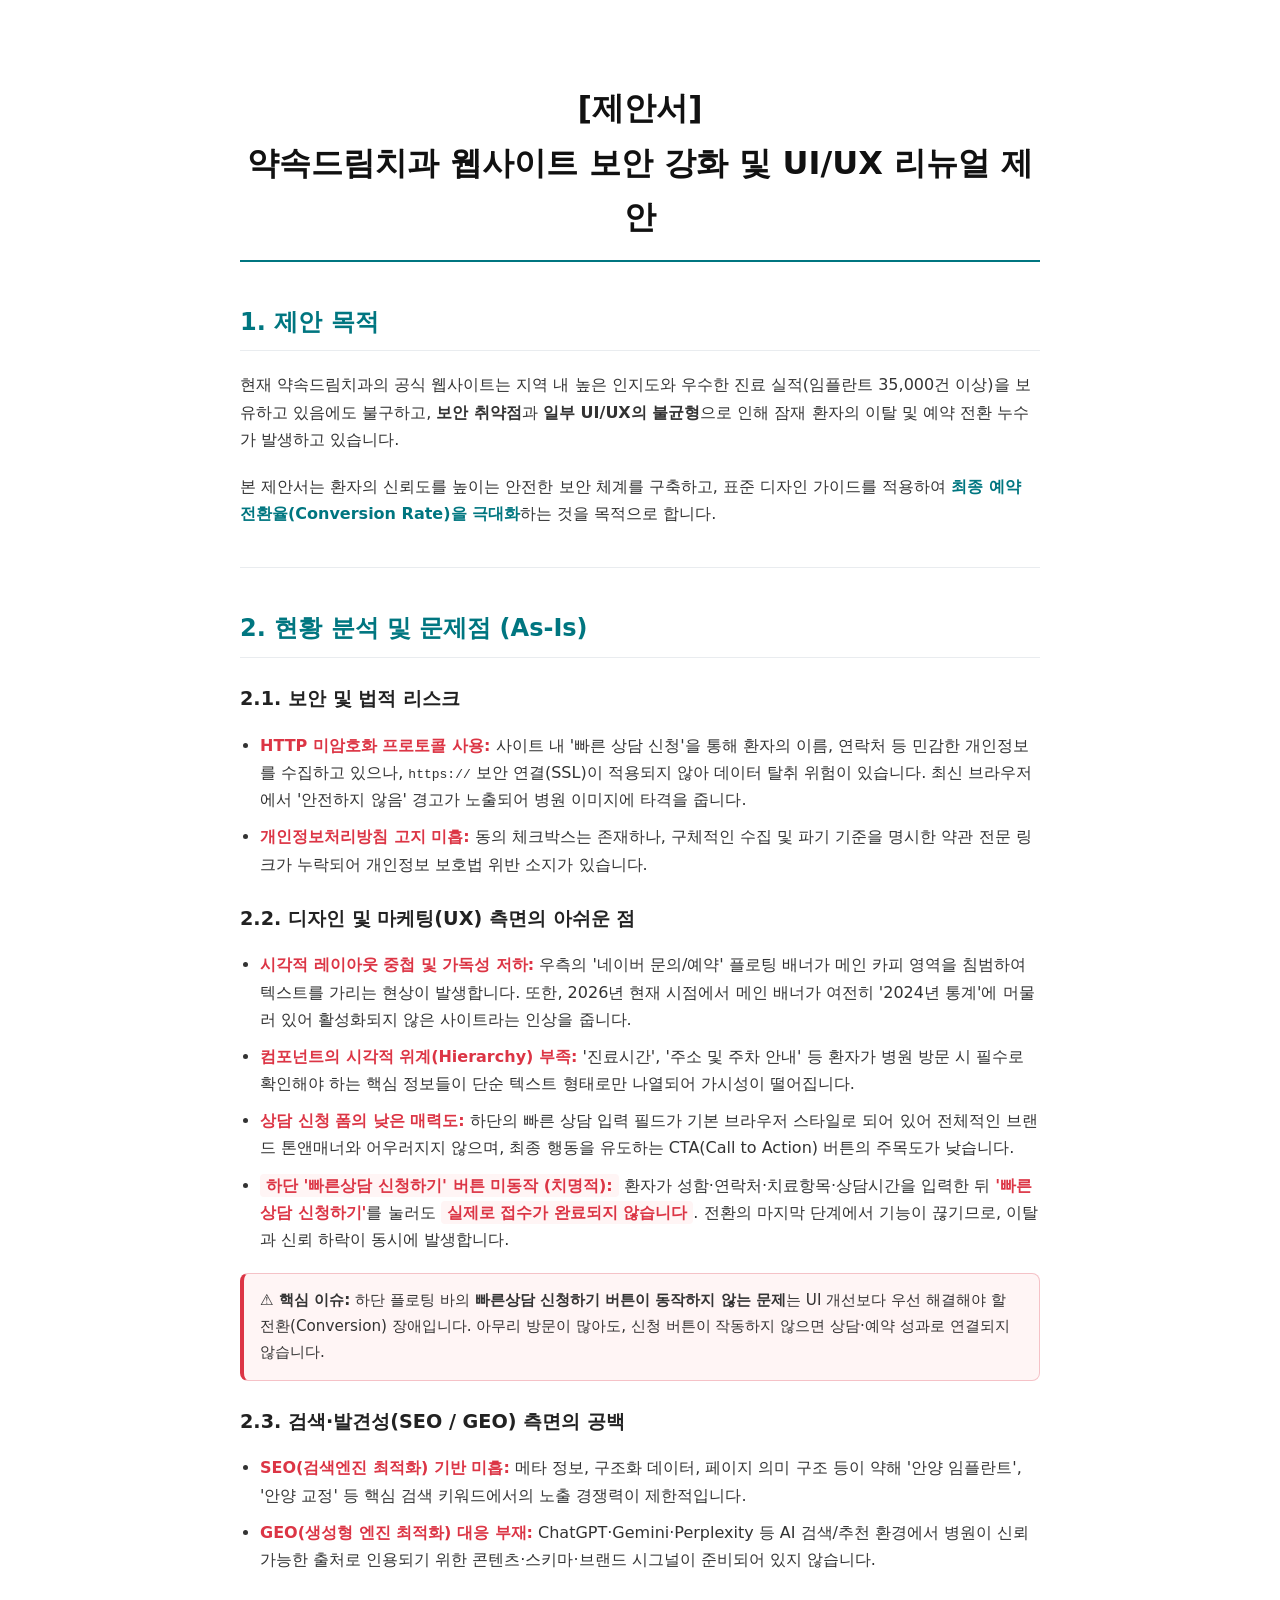
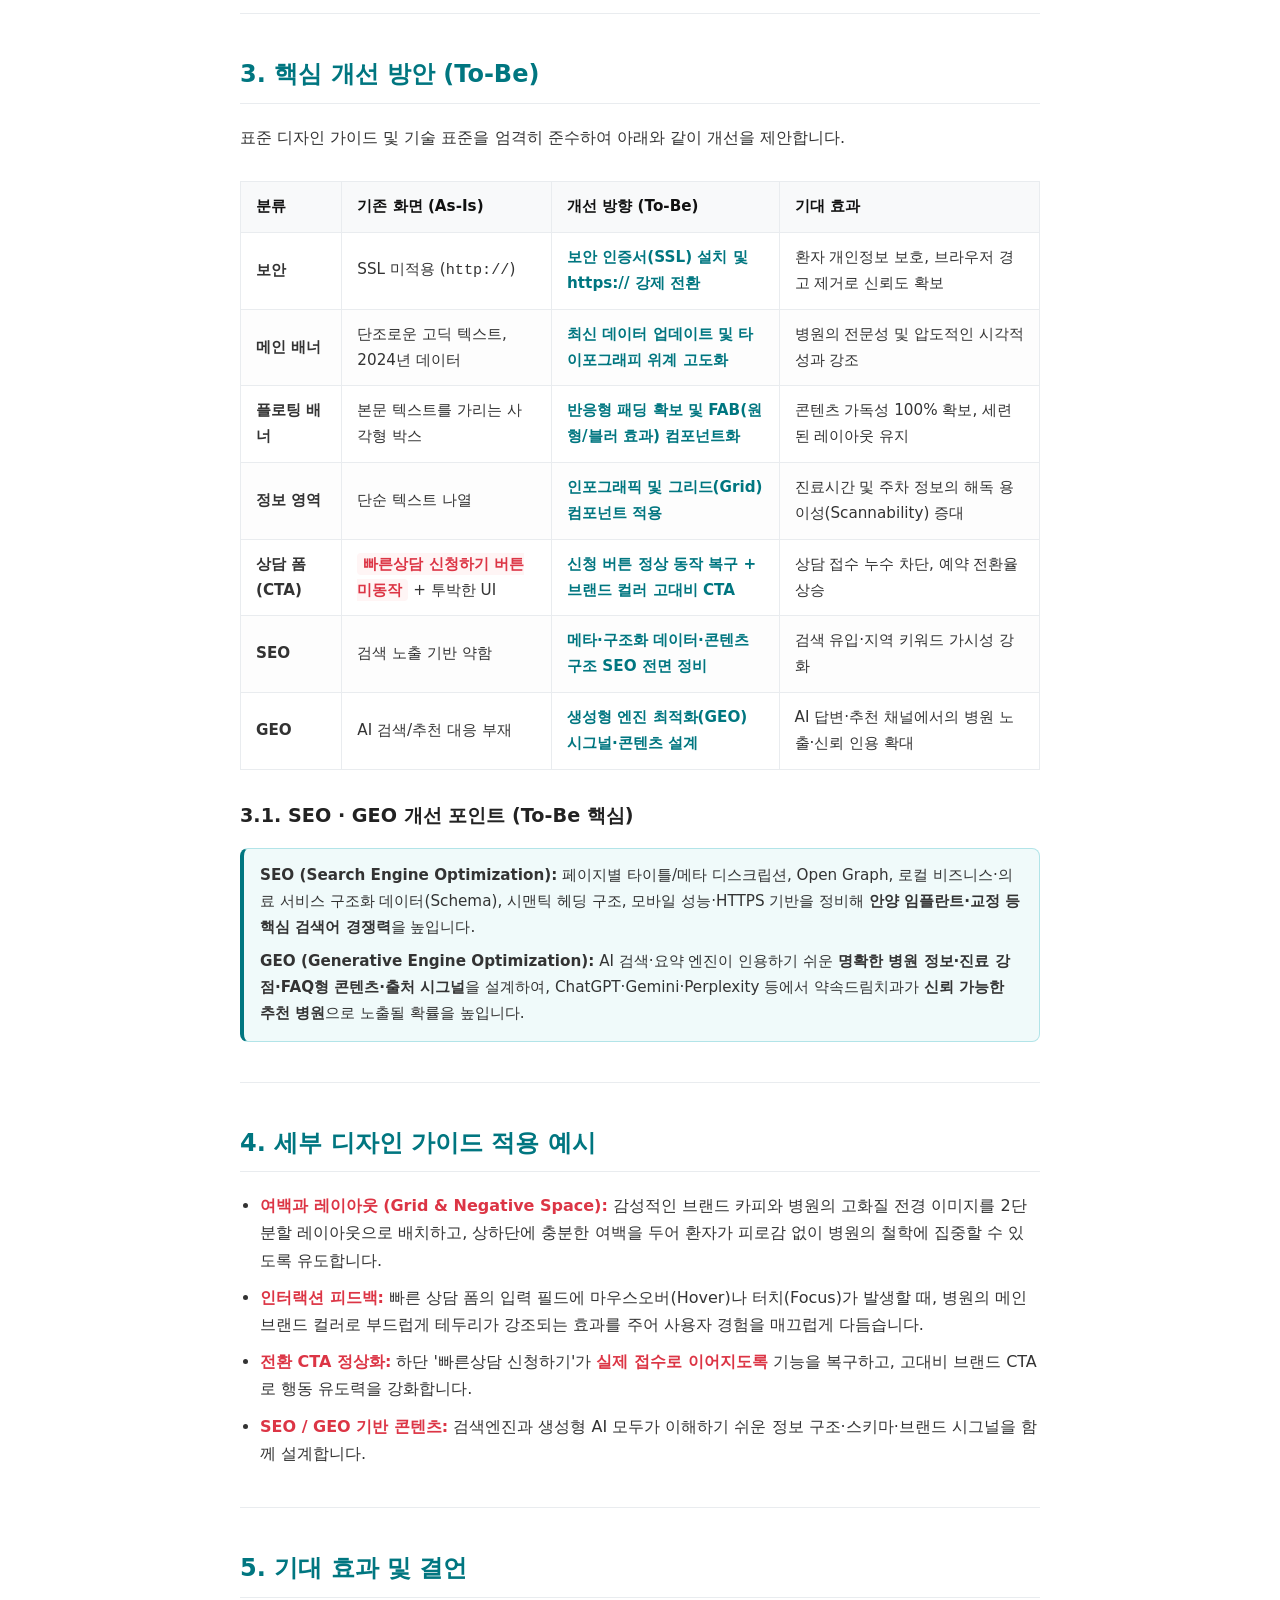
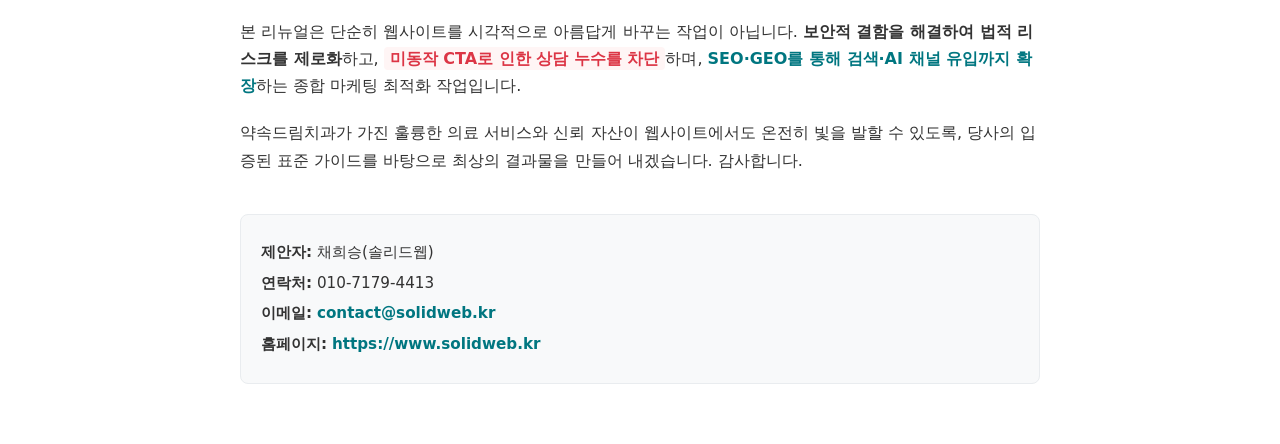
==== public/proposal-original.html @ 10a115d2 "Initial commit: 약속드림치과 리뉴얼 제안 데모 Co-authored-by: Cursor <cursoragent@cursor.com>" ====
<!DOCTYPE html>
<html lang="ko">
<head>
    <meta charset="UTF-8">
    <meta name="viewport" content="width=device-width, initial-scale=1.0">
    <title>[제안서] 약속드림치과 웹사이트 보안 강화 및 UI/UX 리뉴얼 제안</title>
    <style>
        :root {
            --primary-color: #007680; /* 병원 브랜드 메인 컬러 예시 */
            --text-color: #333333;
            --bg-color: #ffffff;
            --accent-bg: #f8f9fa;
            --border-color: #e9ecef;
            --warning-color: #dc3545;
        }

        body {
            font-family: 'Pretendard', -apple-system, BlinkMacSystemFont, system-ui, Roboto, sans-serif;
            line-height: 1.7;
            color: var(--text-color);
            background-color: var(--bg-color);
            margin: 0;
            padding: 40px 20px;
        }

        .container {
            max-width: 800px;
            margin: 0 auto;
            padding: 20px;
        }

        h1 {
            font-size: 2rem;
            color: #111;
            border-bottom: 2px solid var(--primary-color);
            padding-bottom: 15px;
            margin-bottom: 40px;
            text-align: center;
        }

        h2 {
            font-size: 1.5rem;
            color: var(--primary-color);
            margin-top: 40px;
            margin-bottom: 20px;
            border-bottom: 1px solid var(--border-color);
            padding-bottom: 8px;
        }

        h3 {
            font-size: 1.2rem;
            color: #222;
            margin-top: 25px;
            margin-bottom: 15px;
        }

        p, ul, table {
            margin-bottom: 20px;
        }

        ul {
            padding-left: 20px;
        }

        li {
            margin-bottom: 10px;
        }

        li strong {
            color: var(--warning-color);
        }

        hr {
            border: 0;
            height: 1px;
            background: var(--border-color);
            margin: 40px 0;
        }

        /* 테이블 표준 가이드 스타일 */
        table {
            width: 100%;
            border-collapse: collapse;
            margin: 30px 0;
            font-size: 0.95rem;
        }

        th, td {
            border: 1px solid var(--border-color);
            padding: 12px 15px;
            text-align: left;
        }

        th {
            background-color: var(--accent-bg);
            color: #111;
            font-weight: 600;
        }

        tr:nth-child(even) {
            background-color: #fdfdfd;
        }

        /* 강조 텍스트 */
        .highlight {
            font-weight: bold;
            color: var(--primary-color);
        }

        .critical {
            font-weight: 700;
            color: var(--warning-color);
            background: #fff5f5;
            padding: 2px 6px;
            border-radius: 4px;
        }

        .callout-danger {
            background: #fff5f5;
            border: 1px solid #f5c2c7;
            border-left: 4px solid var(--warning-color);
            padding: 14px 16px;
            border-radius: 8px;
            margin: 16px 0 24px;
        }

        .callout-danger p {
            margin: 0;
            font-size: 0.95rem;
        }

        .callout-success {
            background: #f0fafa;
            border: 1px solid #b2e4e8;
            border-left: 4px solid var(--primary-color);
            padding: 14px 16px;
            border-radius: 8px;
            margin: 16px 0 24px;
        }

        .callout-success p {
            margin: 0 0 8px;
            font-size: 0.95rem;
        }

        .callout-success p:last-child {
            margin-bottom: 0;
        }

        /* 하단 정보 스타일 */
        .footer-info {
            background-color: var(--accent-bg);
            padding: 20px;
            border-radius: 8px;
            border: 1px solid var(--border-color);
            margin-top: 40px;
        }

        .footer-info p {
            margin: 5px 0;
            font-size: 0.95rem;
        }

        .footer-info a {
            color: var(--primary-color);
            text-decoration: none;
            font-weight: 600;
        }

        .footer-info a:hover {
            text-decoration: underline;
        }
    </style>
</head>
<body>

<div class="container">

    <h1>[제안서]<br>약속드림치과 웹사이트 보안 강화 및 UI/UX 리뉴얼 제안</h1>

    <h2>1. 제안 목적</h2>
    <p>현재 약속드림치과의 공식 웹사이트는 지역 내 높은 인지도와 우수한 진료 실적(임플란트 35,000건 이상)을 보유하고 있음에도 불구하고, <strong>보안 취약점</strong>과 <strong>일부 UI/UX의 불균형</strong>으로 인해 잠재 환자의 이탈 및 예약 전환 누수가 발생하고 있습니다.</p>
    <p>본 제안서는 환자의 신뢰도를 높이는 안전한 보안 체계를 구축하고, 표준 디자인 가이드를 적용하여 <span class="highlight">최종 예약 전환율(Conversion Rate)을 극대화</span>하는 것을 목적으로 합니다.</p>

    <hr>

    <h2>2. 현황 분석 및 문제점 (As-Is)</h2>

    <h3>2.1. 보안 및 법적 리스크</h3>
    <ul>
        <li><strong>HTTP 미암호화 프로토콜 사용:</strong> 사이트 내 '빠른 상담 신청'을 통해 환자의 이름, 연락처 등 민감한 개인정보를 수집하고 있으나, <code>https://</code> 보안 연결(SSL)이 적용되지 않아 데이터 탈취 위험이 있습니다. 최신 브라우저에서 '안전하지 않음' 경고가 노출되어 병원 이미지에 타격을 줍니다.</li>
        <li><strong>개인정보처리방침 고지 미흡:</strong> 동의 체크박스는 존재하나, 구체적인 수집 및 파기 기준을 명시한 약관 전문 링크가 누락되어 개인정보 보호법 위반 소지가 있습니다.</li>
    </ul>

    <h3>2.2. 디자인 및 마케팅(UX) 측면의 아쉬운 점</h3>
    <ul>
        <li><strong>시각적 레이아웃 중첩 및 가독성 저하:</strong> 우측의 '네이버 문의/예약' 플로팅 배너가 메인 카피 영역을 침범하여 텍스트를 가리는 현상이 발생합니다. 또한, 2026년 현재 시점에서 메인 배너가 여전히 '2024년 통계'에 머물러 있어 활성화되지 않은 사이트라는 인상을 줍니다.</li>
        <li><strong>컴포넌트의 시각적 위계(Hierarchy) 부족:</strong> '진료시간', '주소 및 주차 안내' 등 환자가 병원 방문 시 필수로 확인해야 하는 핵심 정보들이 단순 텍스트 형태로만 나열되어 가시성이 떨어집니다.</li>
        <li><strong>상담 신청 폼의 낮은 매력도:</strong> 하단의 빠른 상담 입력 필드가 기본 브라우저 스타일로 되어 있어 전체적인 브랜드 톤앤매너와 어우러지지 않으며, 최종 행동을 유도하는 CTA(Call to Action) 버튼의 주목도가 낮습니다.</li>
        <li><strong><span class="critical">하단 '빠른상담 신청하기' 버튼 미동작 (치명적):</span></strong> 환자가 성함·연락처·치료항목·상담시간을 입력한 뒤 <strong>'빠른상담 신청하기'</strong>를 눌러도 <span class="critical">실제로 접수가 완료되지 않습니다</span>. 전환의 마지막 단계에서 기능이 끊기므로, 이탈과 신뢰 하락이 동시에 발생합니다.</li>
    </ul>

    <div class="callout-danger">
        <p><strong>⚠ 핵심 이슈:</strong> 하단 플로팅 바의 <strong>빠른상담 신청하기 버튼이 동작하지 않는 문제</strong>는 UI 개선보다 우선 해결해야 할 전환(Conversion) 장애입니다. 아무리 방문이 많아도, 신청 버튼이 작동하지 않으면 상담·예약 성과로 연결되지 않습니다.</p>
    </div>

    <h3>2.3. 검색·발견성(SEO / GEO) 측면의 공백</h3>
    <ul>
        <li><strong>SEO(검색엔진 최적화) 기반 미흡:</strong> 메타 정보, 구조화 데이터, 페이지 의미 구조 등이 약해 '안양 임플란트', '안양 교정' 등 핵심 검색 키워드에서의 노출 경쟁력이 제한적입니다.</li>
        <li><strong>GEO(생성형 엔진 최적화) 대응 부재:</strong> ChatGPT·Gemini·Perplexity 등 AI 검색/추천 환경에서 병원이 신뢰 가능한 출처로 인용되기 위한 콘텐츠·스키마·브랜드 시그널이 준비되어 있지 않습니다.</li>
    </ul>

    <hr>

    <h2>3. 핵심 개선 방안 (To-Be)</h2>
    <p>표준 디자인 가이드 및 기술 표준을 엄격히 준수하여 아래와 같이 개선을 제안합니다.</p>

    <table>
        <thead>
            <tr>
                <th>분류</th>
                <th>기존 화면 (As-Is)</th>
                <th>개선 방향 (To-Be)</th>
                <th>기대 효과</th>
            </tr>
        </thead>
        <tbody>
            <tr>
                <td><strong>보안</strong></td>
                <td>SSL 미적용 (<code>http://</code>)</td>
                <td><span class="highlight">보안 인증서(SSL) 설치 및 https:// 강제 전환</span></td>
                <td>환자 개인정보 보호, 브라우저 경고 제거로 신뢰도 확보</td>
            </tr>
            <tr>
                <td><strong>메인 배너</strong></td>
                <td>단조로운 고딕 텍스트, 2024년 데이터</td>
                <td><span class="highlight">최신 데이터 업데이트 및 타이포그래피 위계 고도화</span></td>
                <td>병원의 전문성 및 압도적인 시각적 성과 강조</td>
            </tr>
            <tr>
                <td><strong>플로팅 배너</strong></td>
                <td>본문 텍스트를 가리는 사각형 박스</td>
                <td><span class="highlight">반응형 패딩 확보 및 FAB(원형/블러 효과) 컴포넌트화</span></td>
                <td>콘텐츠 가독성 100% 확보, 세련된 레이아웃 유지</td>
            </tr>
            <tr>
                <td><strong>정보 영역</strong></td>
                <td>단순 텍스트 나열</td>
                <td><span class="highlight">인포그래픽 및 그리드(Grid) 컴포넌트 적용</span></td>
                <td>진료시간 및 주차 정보의 해독 용이성(Scannability) 증대</td>
            </tr>
            <tr>
                <td><strong>상담 폼 (CTA)</strong></td>
                <td><span class="critical">빠른상담 신청하기 버튼 미동작</span> + 투박한 UI</td>
                <td><span class="highlight">신청 버튼 정상 동작 복구 + 브랜드 컬러 고대비 CTA</span></td>
                <td>상담 접수 누수 차단, 예약 전환율 상승</td>
            </tr>
            <tr>
                <td><strong>SEO</strong></td>
                <td>검색 노출 기반 약함</td>
                <td><span class="highlight">메타·구조화 데이터·콘텐츠 구조 SEO 전면 정비</span></td>
                <td>검색 유입·지역 키워드 가시성 강화</td>
            </tr>
            <tr>
                <td><strong>GEO</strong></td>
                <td>AI 검색/추천 대응 부재</td>
                <td><span class="highlight">생성형 엔진 최적화(GEO) 시그널·콘텐츠 설계</span></td>
                <td>AI 답변·추천 채널에서의 병원 노출·신뢰 인용 확대</td>
            </tr>
        </tbody>
    </table>

    <h3>3.1. SEO · GEO 개선 포인트 (To-Be 핵심)</h3>
    <div class="callout-success">
        <p><strong>SEO (Search Engine Optimization):</strong> 페이지별 타이틀/메타 디스크립션, Open Graph, 로컬 비즈니스·의료 서비스 구조화 데이터(Schema), 시맨틱 헤딩 구조, 모바일 성능·HTTPS 기반을 정비해 <strong>안양 임플란트·교정 등 핵심 검색어 경쟁력</strong>을 높입니다.</p>
        <p><strong>GEO (Generative Engine Optimization):</strong> AI 검색·요약 엔진이 인용하기 쉬운 <strong>명확한 병원 정보·진료 강점·FAQ형 콘텐츠·출처 시그널</strong>을 설계하여, ChatGPT·Gemini·Perplexity 등에서 약속드림치과가 <strong>신뢰 가능한 추천 병원</strong>으로 노출될 확률을 높입니다.</p>
    </div>

    <hr>

    <h2>4. 세부 디자인 가이드 적용 예시</h2>
    <ul>
        <li><strong>여백과 레이아웃 (Grid & Negative Space):</strong> 감성적인 브랜드 카피와 병원의 고화질 전경 이미지를 2단 분할 레이아웃으로 배치하고, 상하단에 충분한 여백을 두어 환자가 피로감 없이 병원의 철학에 집중할 수 있도록 유도합니다.</li>
        <li><strong>인터랙션 피드백:</strong> 빠른 상담 폼의 입력 필드에 마우스오버(Hover)나 터치(Focus)가 발생할 때, 병원의 메인 브랜드 컬러로 부드럽게 테두리가 강조되는 효과를 주어 사용자 경험을 매끄럽게 다듬습니다.</li>
        <li><strong>전환 CTA 정상화:</strong> 하단 '빠른상담 신청하기'가 <strong>실제 접수로 이어지도록</strong> 기능을 복구하고, 고대비 브랜드 CTA로 행동 유도력을 강화합니다.</li>
        <li><strong>SEO / GEO 기반 콘텐츠:</strong> 검색엔진과 생성형 AI 모두가 이해하기 쉬운 정보 구조·스키마·브랜드 시그널을 함께 설계합니다.</li>
    </ul>

    <hr>

    <h2>5. 기대 효과 및 결언</h2>
    <p>본 리뉴얼은 단순히 웹사이트를 시각적으로 아름답게 바꾸는 작업이 아닙니다. <strong>보안적 결함을 해결하여 법적 리스크를 제로화</strong>하고, <span class="critical">미동작 CTA로 인한 상담 누수를 차단</span>하며, <span class="highlight">SEO·GEO를 통해 검색·AI 채널 유입까지 확장</span>하는 종합 마케팅 최적화 작업입니다.</p>
    <p>약속드림치과가 가진 훌륭한 의료 서비스와 신뢰 자산이 웹사이트에서도 온전히 빛을 발할 수 있도록, 당사의 입증된 표준 가이드를 바탕으로 최상의 결과물을 만들어 내겠습니다. 감사합니다.</p>

    <div class="footer-info">
        <p><strong>제안자:</strong> 채희승(솔리드웹)</p>
        <p><strong>연락처:</strong> 010-7179-4413</p>
        <p><strong>이메일:</strong> <a href="mailto:contact@solidweb.kr">contact@solidweb.kr</a></p>
        <p><strong>홈페이지:</strong> <a href="https://www.solidweb.kr" target="_blank" rel="noopener noreferrer">https://www.solidweb.kr</a></p>
    </div>

</div>

</body>
</html>
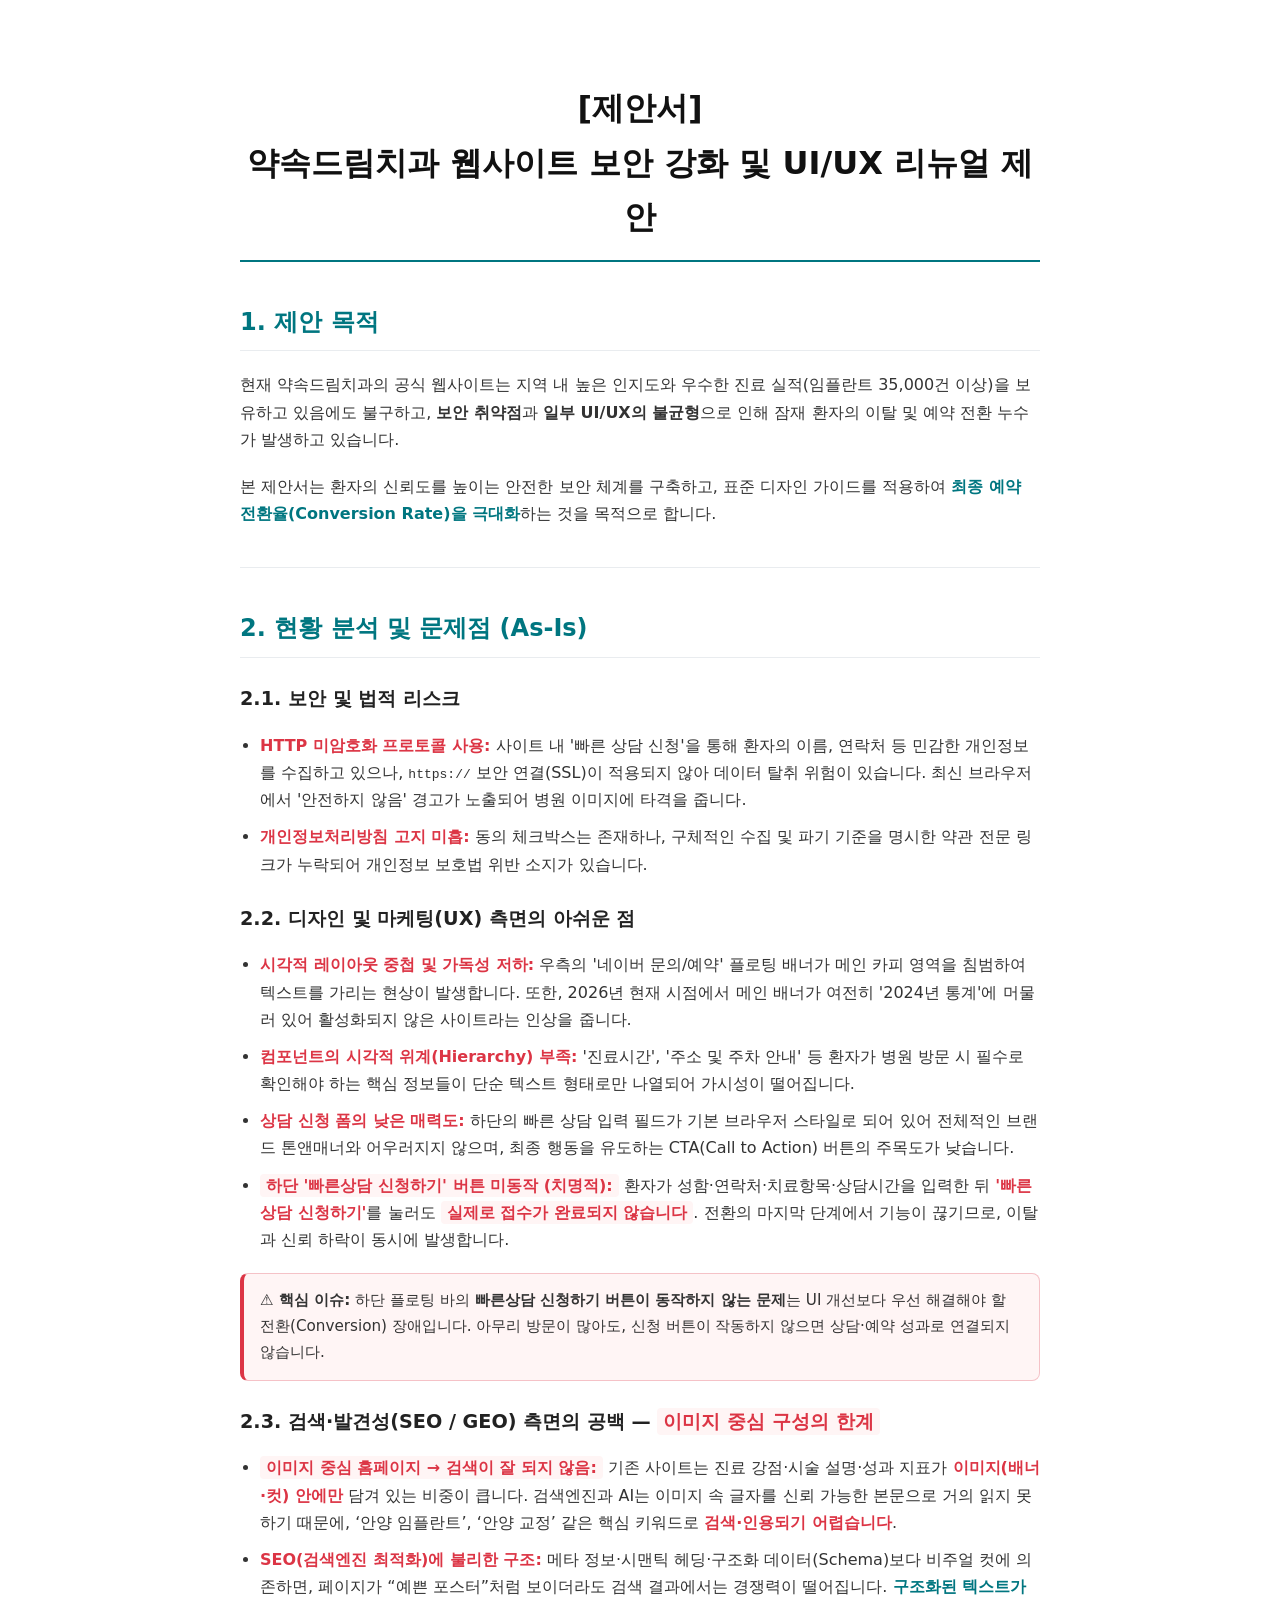
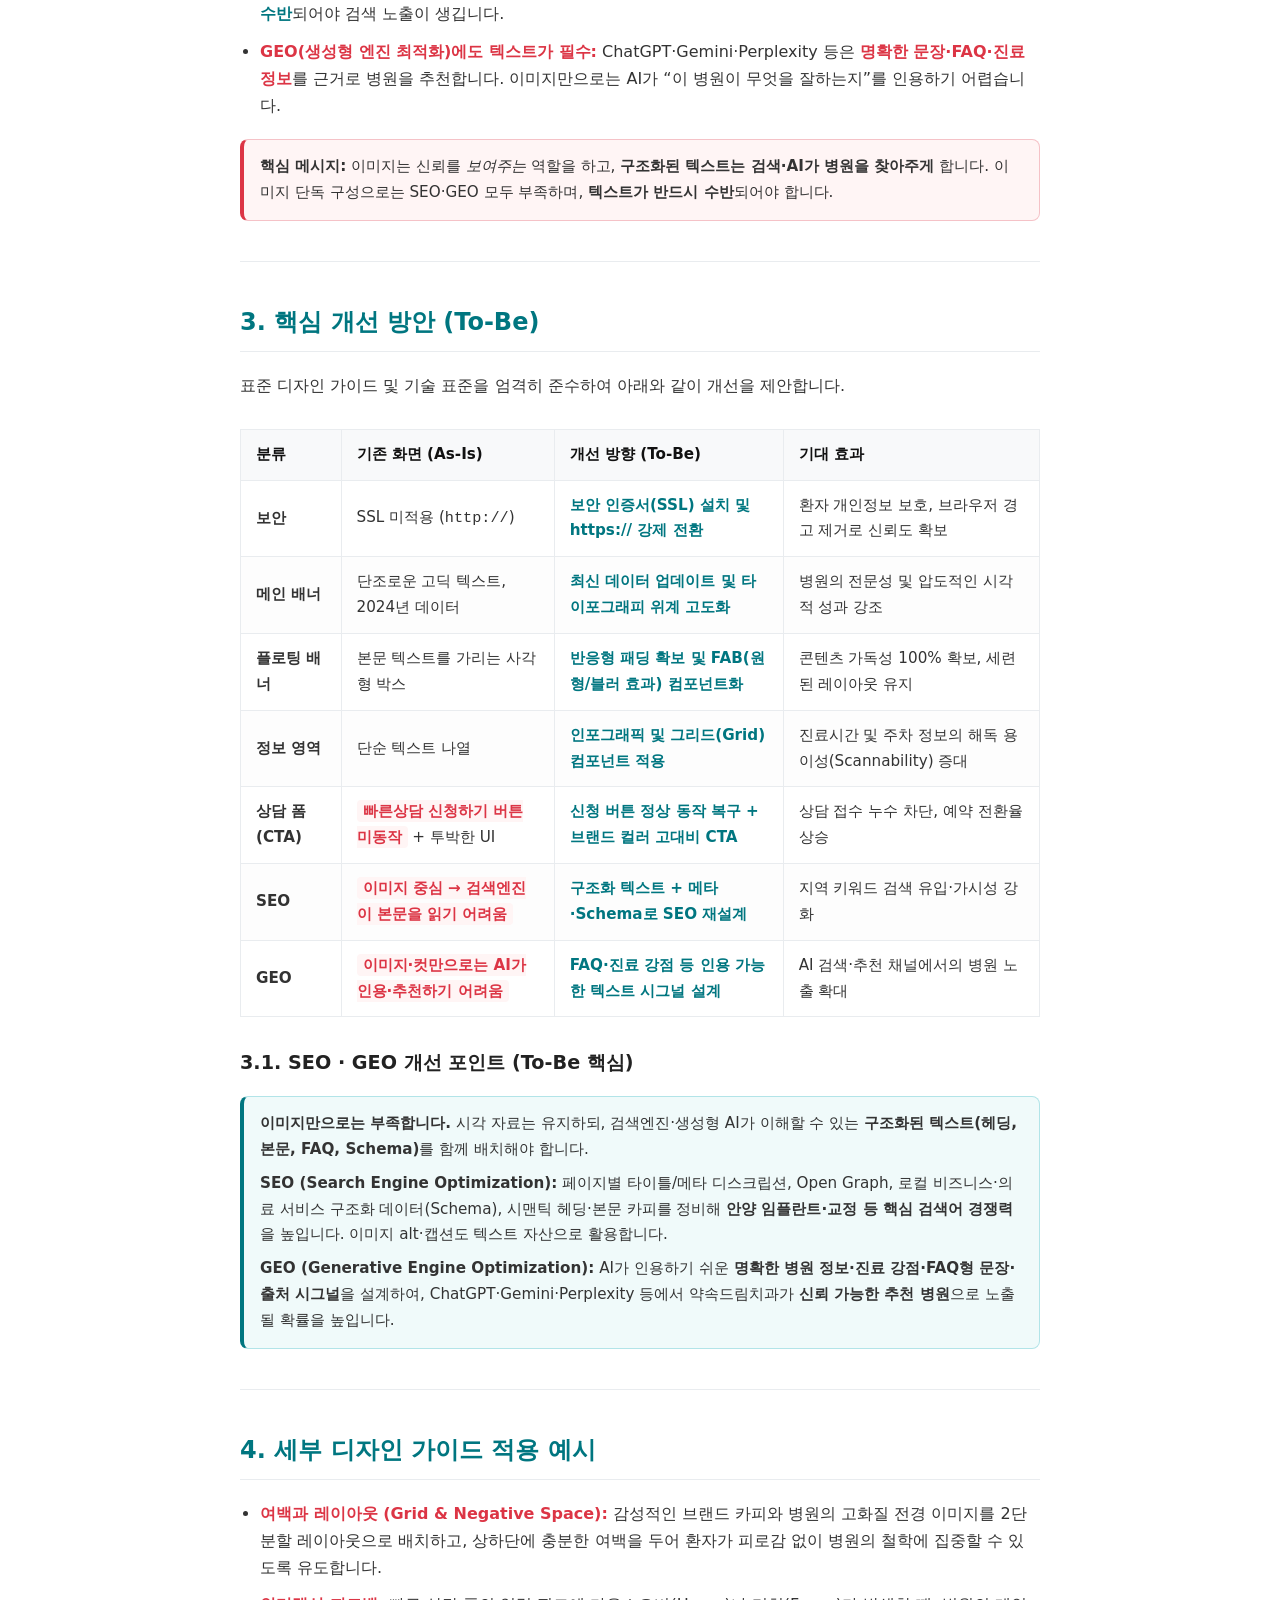
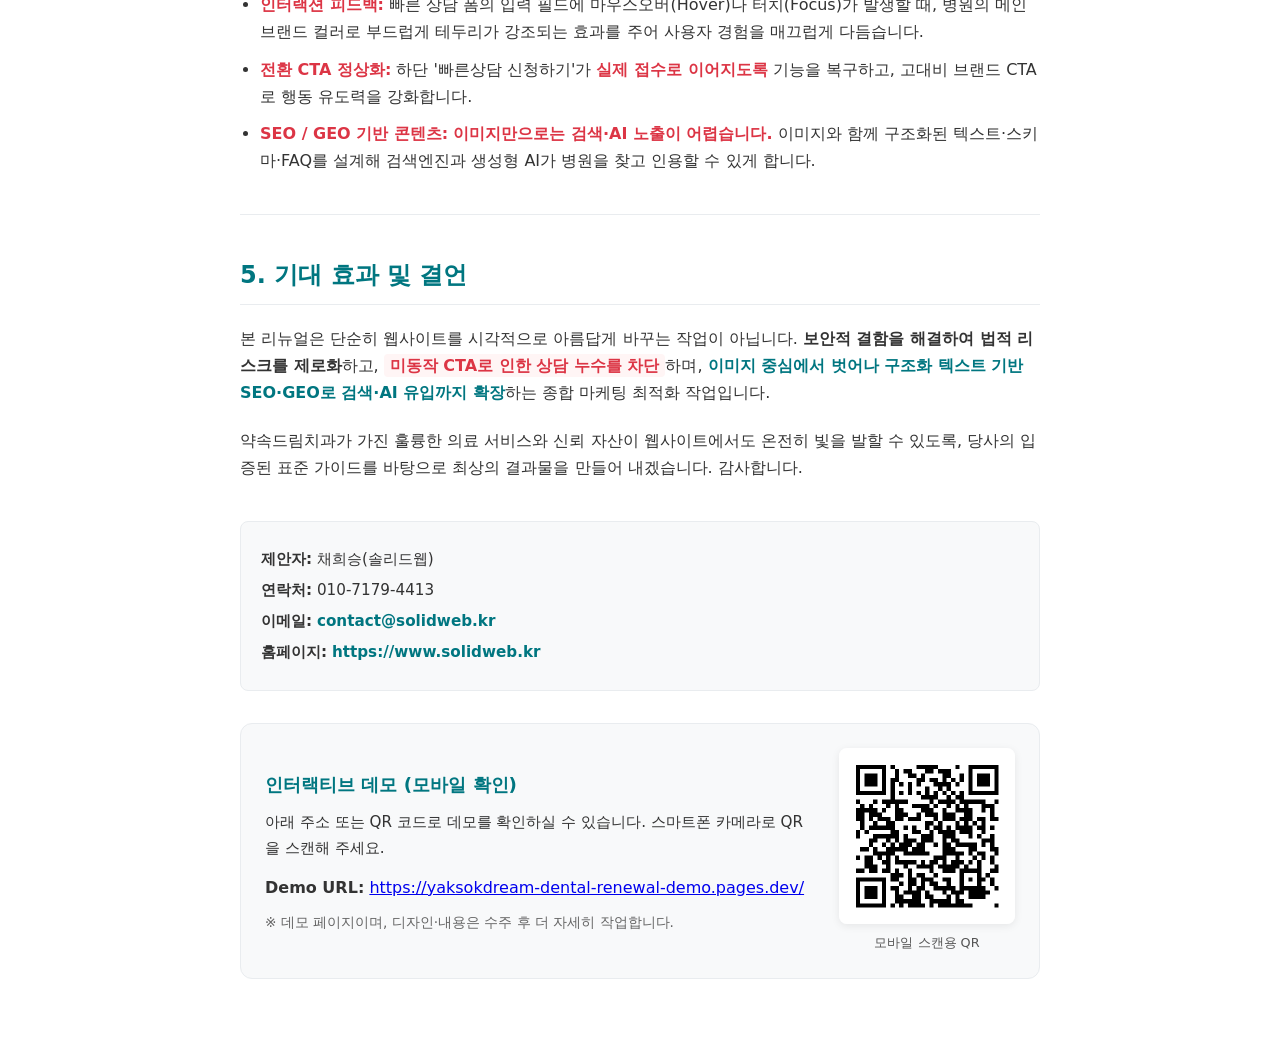
==== commit 76f0c02c: "To-Be 데모 안내, 모바일 반응형, 제안서 QR/SEO·GEO 강조 반영 Co-authored-by: Cursor <cursoragent@cursor.com>" ====
--- a/public/proposal-original.html
+++ b/public/proposal-original.html
@@ -204,11 +204,16 @@
         <p><strong>⚠ 핵심 이슈:</strong> 하단 플로팅 바의 <strong>빠른상담 신청하기 버튼이 동작하지 않는 문제</strong>는 UI 개선보다 우선 해결해야 할 전환(Conversion) 장애입니다. 아무리 방문이 많아도, 신청 버튼이 작동하지 않으면 상담·예약 성과로 연결되지 않습니다.</p>
     </div>
 
-    <h3>2.3. 검색·발견성(SEO / GEO) 측면의 공백</h3>
+    <h3>2.3. 검색·발견성(SEO / GEO) 측면의 공백 — <span class="critical">이미지 중심 구성의 한계</span></h3>
     <ul>
-        <li><strong>SEO(검색엔진 최적화) 기반 미흡:</strong> 메타 정보, 구조화 데이터, 페이지 의미 구조 등이 약해 '안양 임플란트', '안양 교정' 등 핵심 검색 키워드에서의 노출 경쟁력이 제한적입니다.</li>
-        <li><strong>GEO(생성형 엔진 최적화) 대응 부재:</strong> ChatGPT·Gemini·Perplexity 등 AI 검색/추천 환경에서 병원이 신뢰 가능한 출처로 인용되기 위한 콘텐츠·스키마·브랜드 시그널이 준비되어 있지 않습니다.</li>
+        <li><strong><span class="critical">이미지 중심 홈페이지 → 검색이 잘 되지 않음:</span></strong> 기존 사이트는 진료 강점·시술 설명·성과 지표가 <strong>이미지(배너·컷) 안에만</strong> 담겨 있는 비중이 큽니다. 검색엔진과 AI는 이미지 속 글자를 신뢰 가능한 본문으로 거의 읽지 못하기 때문에, ‘안양 임플란트’, ‘안양 교정’ 같은 핵심 키워드로 <strong>검색·인용되기 어렵습니다</strong>.</li>
+        <li><strong>SEO(검색엔진 최적화)에 불리한 구조:</strong> 메타 정보·시맨틱 헤딩·구조화 데이터(Schema)보다 비주얼 컷에 의존하면, 페이지가 “예쁜 포스터”처럼 보이더라도 검색 결과에서는 경쟁력이 떨어집니다. <span class="highlight">구조화된 텍스트가 수반</span>되어야 검색 노출이 생깁니다.</li>
+        <li><strong>GEO(생성형 엔진 최적화)에도 텍스트가 필수:</strong> ChatGPT·Gemini·Perplexity 등은 <strong>명확한 문장·FAQ·진료 정보</strong>를 근거로 병원을 추천합니다. 이미지만으로는 AI가 “이 병원이 무엇을 잘하는지”를 인용하기 어렵습니다.</li>
     </ul>
+
+    <div class="callout-danger">
+        <p><strong>핵심 메시지:</strong> 이미지는 신뢰를 <em>보여주는</em> 역할을 하고, <strong>구조화된 텍스트는 검색·AI가 병원을 찾아주게</strong> 합니다. 이미지 단독 구성으로는 SEO·GEO 모두 부족하며, <strong>텍스트가 반드시 수반</strong>되어야 합니다.</p>
+    </div>
 
     <hr>
 
@@ -257,23 +262,24 @@
             </tr>
             <tr>
                 <td><strong>SEO</strong></td>
-                <td>검색 노출 기반 약함</td>
-                <td><span class="highlight">메타·구조화 데이터·콘텐츠 구조 SEO 전면 정비</span></td>
-                <td>검색 유입·지역 키워드 가시성 강화</td>
+                <td><span class="critical">이미지 중심 → 검색엔진이 본문을 읽기 어려움</span></td>
+                <td><span class="highlight">구조화 텍스트 + 메타·Schema로 SEO 재설계</span></td>
+                <td>지역 키워드 검색 유입·가시성 강화</td>
             </tr>
             <tr>
                 <td><strong>GEO</strong></td>
-                <td>AI 검색/추천 대응 부재</td>
-                <td><span class="highlight">생성형 엔진 최적화(GEO) 시그널·콘텐츠 설계</span></td>
-                <td>AI 답변·추천 채널에서의 병원 노출·신뢰 인용 확대</td>
+                <td><span class="critical">이미지·컷만으로는 AI가 인용·추천하기 어려움</span></td>
+                <td><span class="highlight">FAQ·진료 강점 등 인용 가능한 텍스트 시그널 설계</span></td>
+                <td>AI 검색·추천 채널에서의 병원 노출 확대</td>
             </tr>
         </tbody>
     </table>
 
     <h3>3.1. SEO · GEO 개선 포인트 (To-Be 핵심)</h3>
     <div class="callout-success">
-        <p><strong>SEO (Search Engine Optimization):</strong> 페이지별 타이틀/메타 디스크립션, Open Graph, 로컬 비즈니스·의료 서비스 구조화 데이터(Schema), 시맨틱 헤딩 구조, 모바일 성능·HTTPS 기반을 정비해 <strong>안양 임플란트·교정 등 핵심 검색어 경쟁력</strong>을 높입니다.</p>
-        <p><strong>GEO (Generative Engine Optimization):</strong> AI 검색·요약 엔진이 인용하기 쉬운 <strong>명확한 병원 정보·진료 강점·FAQ형 콘텐츠·출처 시그널</strong>을 설계하여, ChatGPT·Gemini·Perplexity 등에서 약속드림치과가 <strong>신뢰 가능한 추천 병원</strong>으로 노출될 확률을 높입니다.</p>
+        <p><strong>이미지만으로는 부족합니다.</strong> 시각 자료는 유지하되, 검색엔진·생성형 AI가 이해할 수 있는 <strong>구조화된 텍스트(헤딩, 본문, FAQ, Schema)</strong>를 함께 배치해야 합니다.</p>
+        <p><strong>SEO (Search Engine Optimization):</strong> 페이지별 타이틀/메타 디스크립션, Open Graph, 로컬 비즈니스·의료 서비스 구조화 데이터(Schema), 시맨틱 헤딩·본문 카피를 정비해 <strong>안양 임플란트·교정 등 핵심 검색어 경쟁력</strong>을 높입니다. 이미지 alt·캡션도 텍스트 자산으로 활용합니다.</p>
+        <p><strong>GEO (Generative Engine Optimization):</strong> AI가 인용하기 쉬운 <strong>명확한 병원 정보·진료 강점·FAQ형 문장·출처 시그널</strong>을 설계하여, ChatGPT·Gemini·Perplexity 등에서 약속드림치과가 <strong>신뢰 가능한 추천 병원</strong>으로 노출될 확률을 높입니다.</p>
     </div>
 
     <hr>
@@ -283,13 +289,13 @@
         <li><strong>여백과 레이아웃 (Grid & Negative Space):</strong> 감성적인 브랜드 카피와 병원의 고화질 전경 이미지를 2단 분할 레이아웃으로 배치하고, 상하단에 충분한 여백을 두어 환자가 피로감 없이 병원의 철학에 집중할 수 있도록 유도합니다.</li>
         <li><strong>인터랙션 피드백:</strong> 빠른 상담 폼의 입력 필드에 마우스오버(Hover)나 터치(Focus)가 발생할 때, 병원의 메인 브랜드 컬러로 부드럽게 테두리가 강조되는 효과를 주어 사용자 경험을 매끄럽게 다듬습니다.</li>
         <li><strong>전환 CTA 정상화:</strong> 하단 '빠른상담 신청하기'가 <strong>실제 접수로 이어지도록</strong> 기능을 복구하고, 고대비 브랜드 CTA로 행동 유도력을 강화합니다.</li>
-        <li><strong>SEO / GEO 기반 콘텐츠:</strong> 검색엔진과 생성형 AI 모두가 이해하기 쉬운 정보 구조·스키마·브랜드 시그널을 함께 설계합니다.</li>
+        <li><strong>SEO / GEO 기반 콘텐츠:</strong> <strong>이미지만으로는 검색·AI 노출이 어렵습니다.</strong> 이미지와 함께 구조화된 텍스트·스키마·FAQ를 설계해 검색엔진과 생성형 AI가 병원을 찾고 인용할 수 있게 합니다.</li>
     </ul>
 
     <hr>
 
     <h2>5. 기대 효과 및 결언</h2>
-    <p>본 리뉴얼은 단순히 웹사이트를 시각적으로 아름답게 바꾸는 작업이 아닙니다. <strong>보안적 결함을 해결하여 법적 리스크를 제로화</strong>하고, <span class="critical">미동작 CTA로 인한 상담 누수를 차단</span>하며, <span class="highlight">SEO·GEO를 통해 검색·AI 채널 유입까지 확장</span>하는 종합 마케팅 최적화 작업입니다.</p>
+    <p>본 리뉴얼은 단순히 웹사이트를 시각적으로 아름답게 바꾸는 작업이 아닙니다. <strong>보안적 결함을 해결하여 법적 리스크를 제로화</strong>하고, <span class="critical">미동작 CTA로 인한 상담 누수를 차단</span>하며, <span class="highlight">이미지 중심에서 벗어나 구조화 텍스트 기반 SEO·GEO로 검색·AI 유입까지 확장</span>하는 종합 마케팅 최적화 작업입니다.</p>
     <p>약속드림치과가 가진 훌륭한 의료 서비스와 신뢰 자산이 웹사이트에서도 온전히 빛을 발할 수 있도록, 당사의 입증된 표준 가이드를 바탕으로 최상의 결과물을 만들어 내겠습니다. 감사합니다.</p>
 
     <div class="footer-info">
@@ -299,6 +305,22 @@
         <p><strong>홈페이지:</strong> <a href="https://www.solidweb.kr" target="_blank" rel="noopener noreferrer">https://www.solidweb.kr</a></p>
     </div>
 
+    <div class="demo-access" style="margin-top:32px;padding:24px;border:1px solid var(--border-color);border-radius:12px;background:var(--accent-bg);display:flex;flex-wrap:wrap;gap:24px;align-items:center;">
+        <div style="flex:1;min-width:220px;">
+            <h3 style="margin:0 0 10px;font-size:1.15rem;color:var(--primary-color);">인터랙티브 데모 (모바일 확인)</h3>
+            <p style="margin:0 0 12px;font-size:0.95rem;">아래 주소 또는 QR 코드로 데모를 확인하실 수 있습니다. 스마트폰 카메라로 QR을 스캔해 주세요.</p>
+            <p style="margin:0;">
+                <strong>Demo URL:</strong>
+                <a href="https://yaksokdream-dental-renewal-demo.pages.dev/" target="_blank" rel="noopener noreferrer">https://yaksokdream-dental-renewal-demo.pages.dev/</a>
+            </p>
+            <p style="margin:10px 0 0;font-size:0.85rem;color:#666;">※ 데모 페이지이며, 디자인·내용은 수주 후 더 자세히 작업합니다.</p>
+        </div>
+        <div style="text-align:center;">
+            <img src="./demo-qr.png" alt="데모 페이지 QR 코드" width="160" height="160" style="display:block;margin:0 auto;border:8px solid #fff;border-radius:8px;box-shadow:0 2px 8px rgba(0,0,0,0.08);" />
+            <p style="margin:8px 0 0;font-size:0.8rem;color:#555;">모바일 스캔용 QR</p>
+        </div>
+    </div>
+
 </div>
 
 </body>
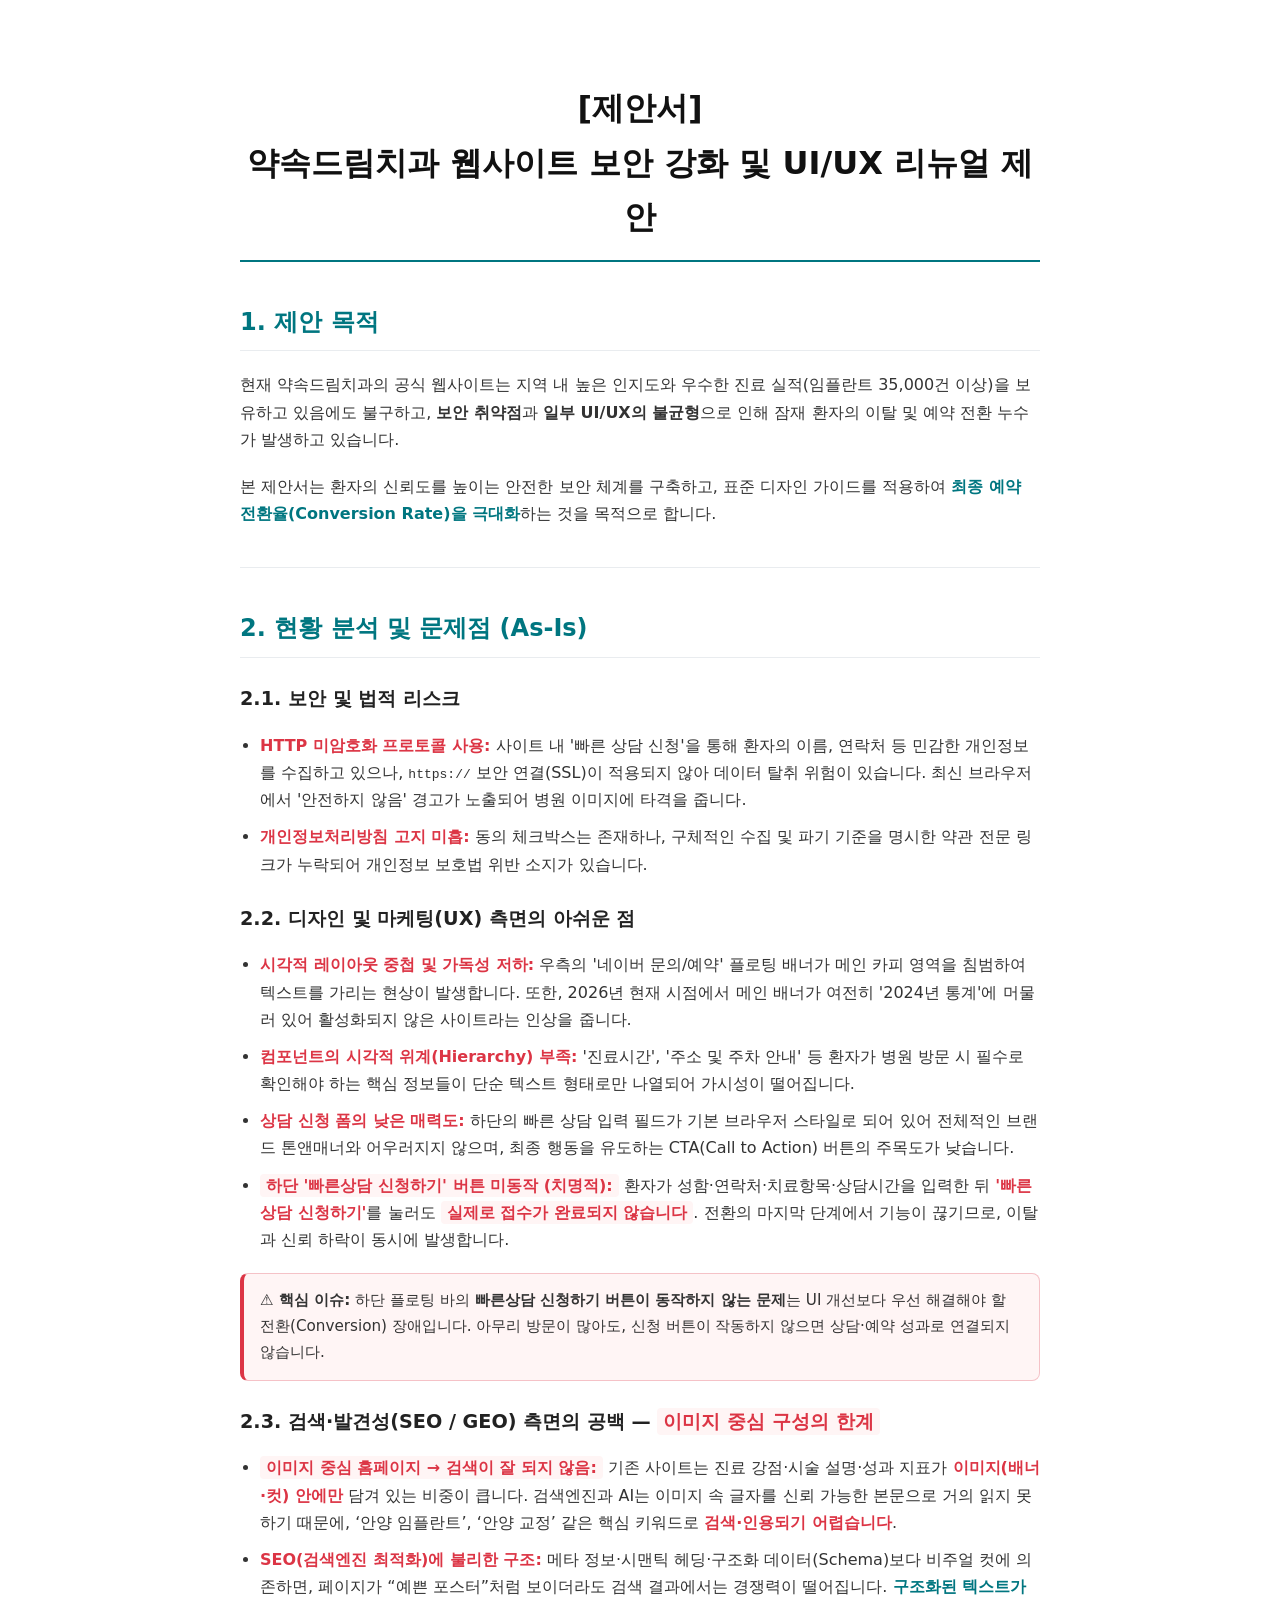
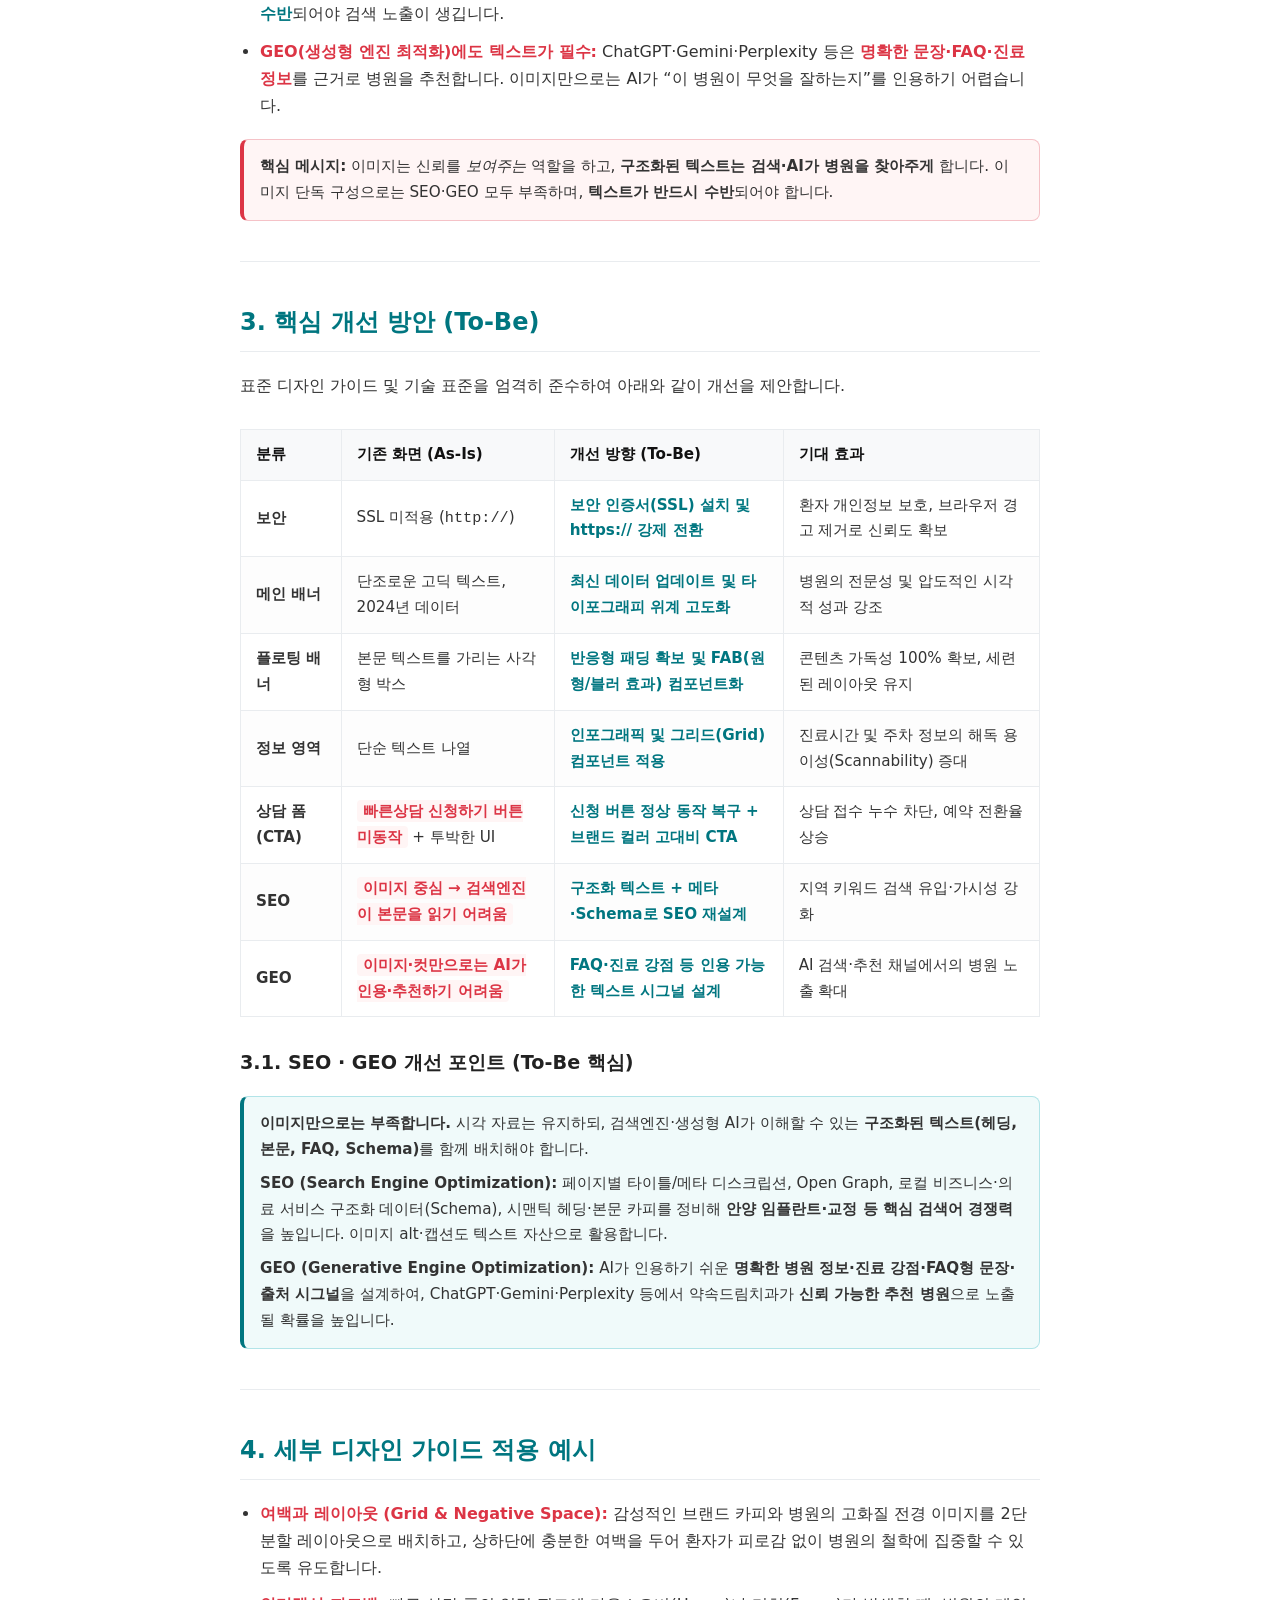
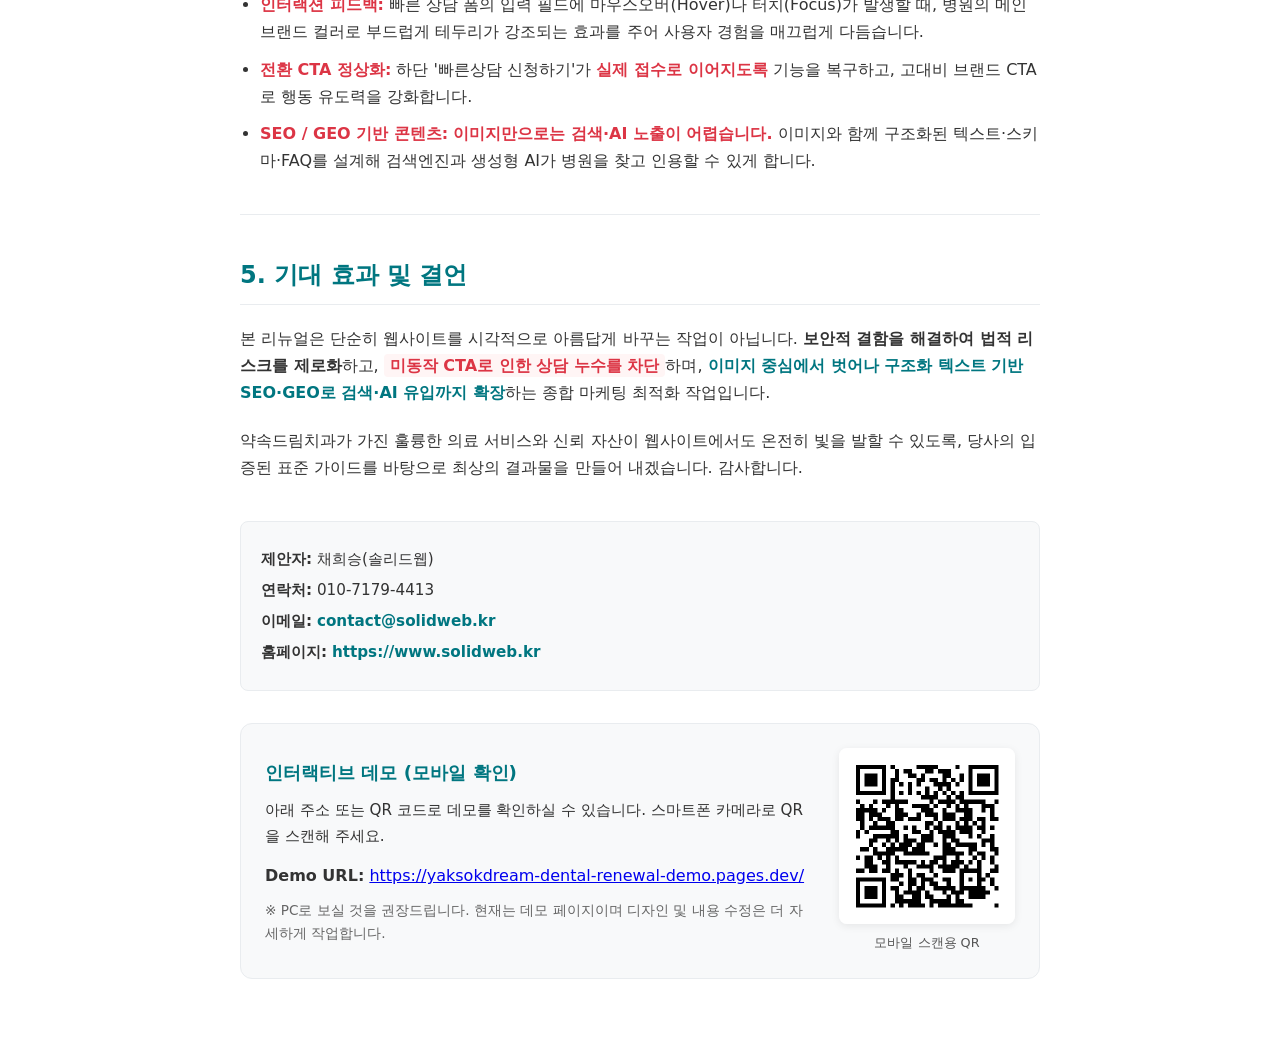
==== commit 36c3c72d: "To-Be 모바일 UX 개선: 플로팅 바 접기, FAB 스크롤 노출, 히어로 정렬 Co-authored-by: Cursor <cursoragent@cursor.com>" ====
--- a/public/proposal-original.html
+++ b/public/proposal-original.html
@@ -313,7 +313,7 @@
                 <strong>Demo URL:</strong>
                 <a href="https://yaksokdream-dental-renewal-demo.pages.dev/" target="_blank" rel="noopener noreferrer">https://yaksokdream-dental-renewal-demo.pages.dev/</a>
             </p>
-            <p style="margin:10px 0 0;font-size:0.85rem;color:#666;">※ 데모 페이지이며, 디자인·내용은 수주 후 더 자세히 작업합니다.</p>
+            <p style="margin:10px 0 0;font-size:0.85rem;color:#666;">※ PC로 보실 것을 권장드립니다. 현재는 데모 페이지이며 디자인 및 내용 수정은 더 자세하게 작업합니다.</p>
         </div>
         <div style="text-align:center;">
             <img src="./demo-qr.png" alt="데모 페이지 QR 코드" width="160" height="160" style="display:block;margin:0 auto;border:8px solid #fff;border-radius:8px;box-shadow:0 2px 8px rgba(0,0,0,0.08);" />
